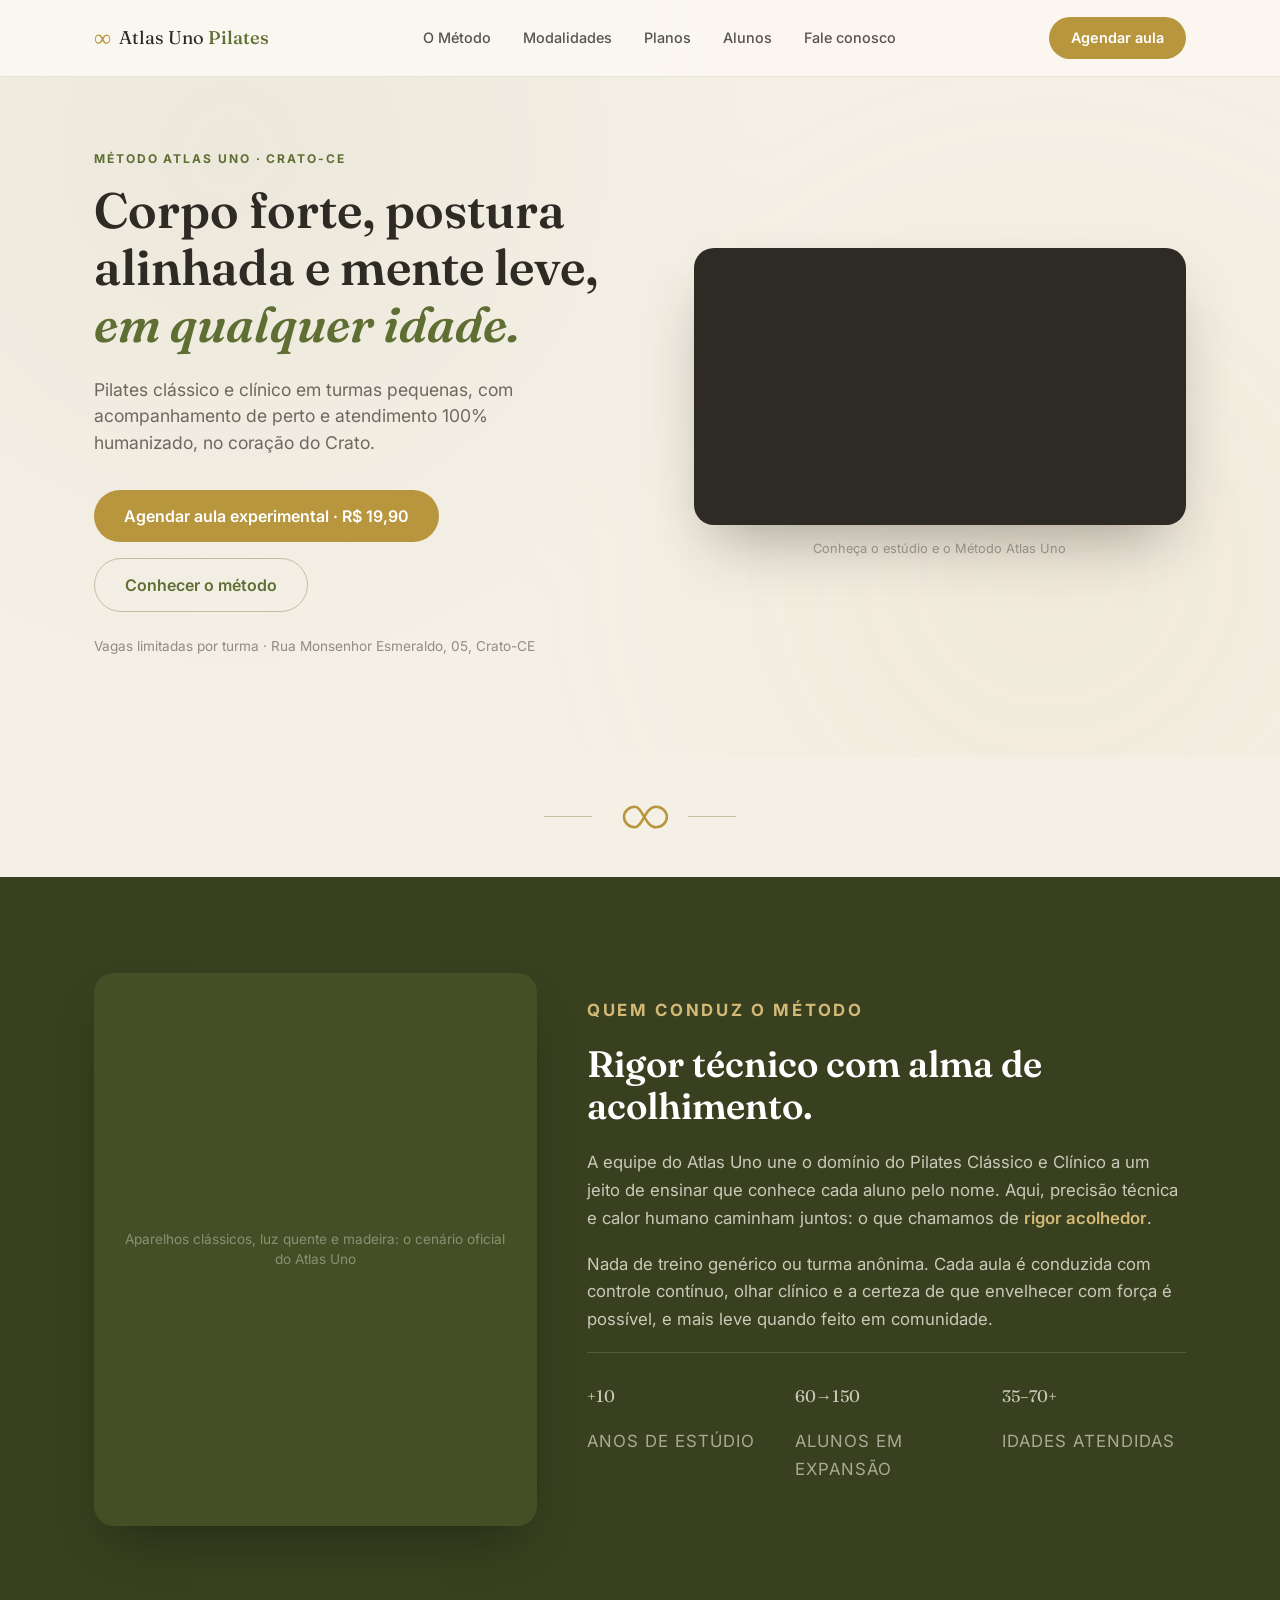
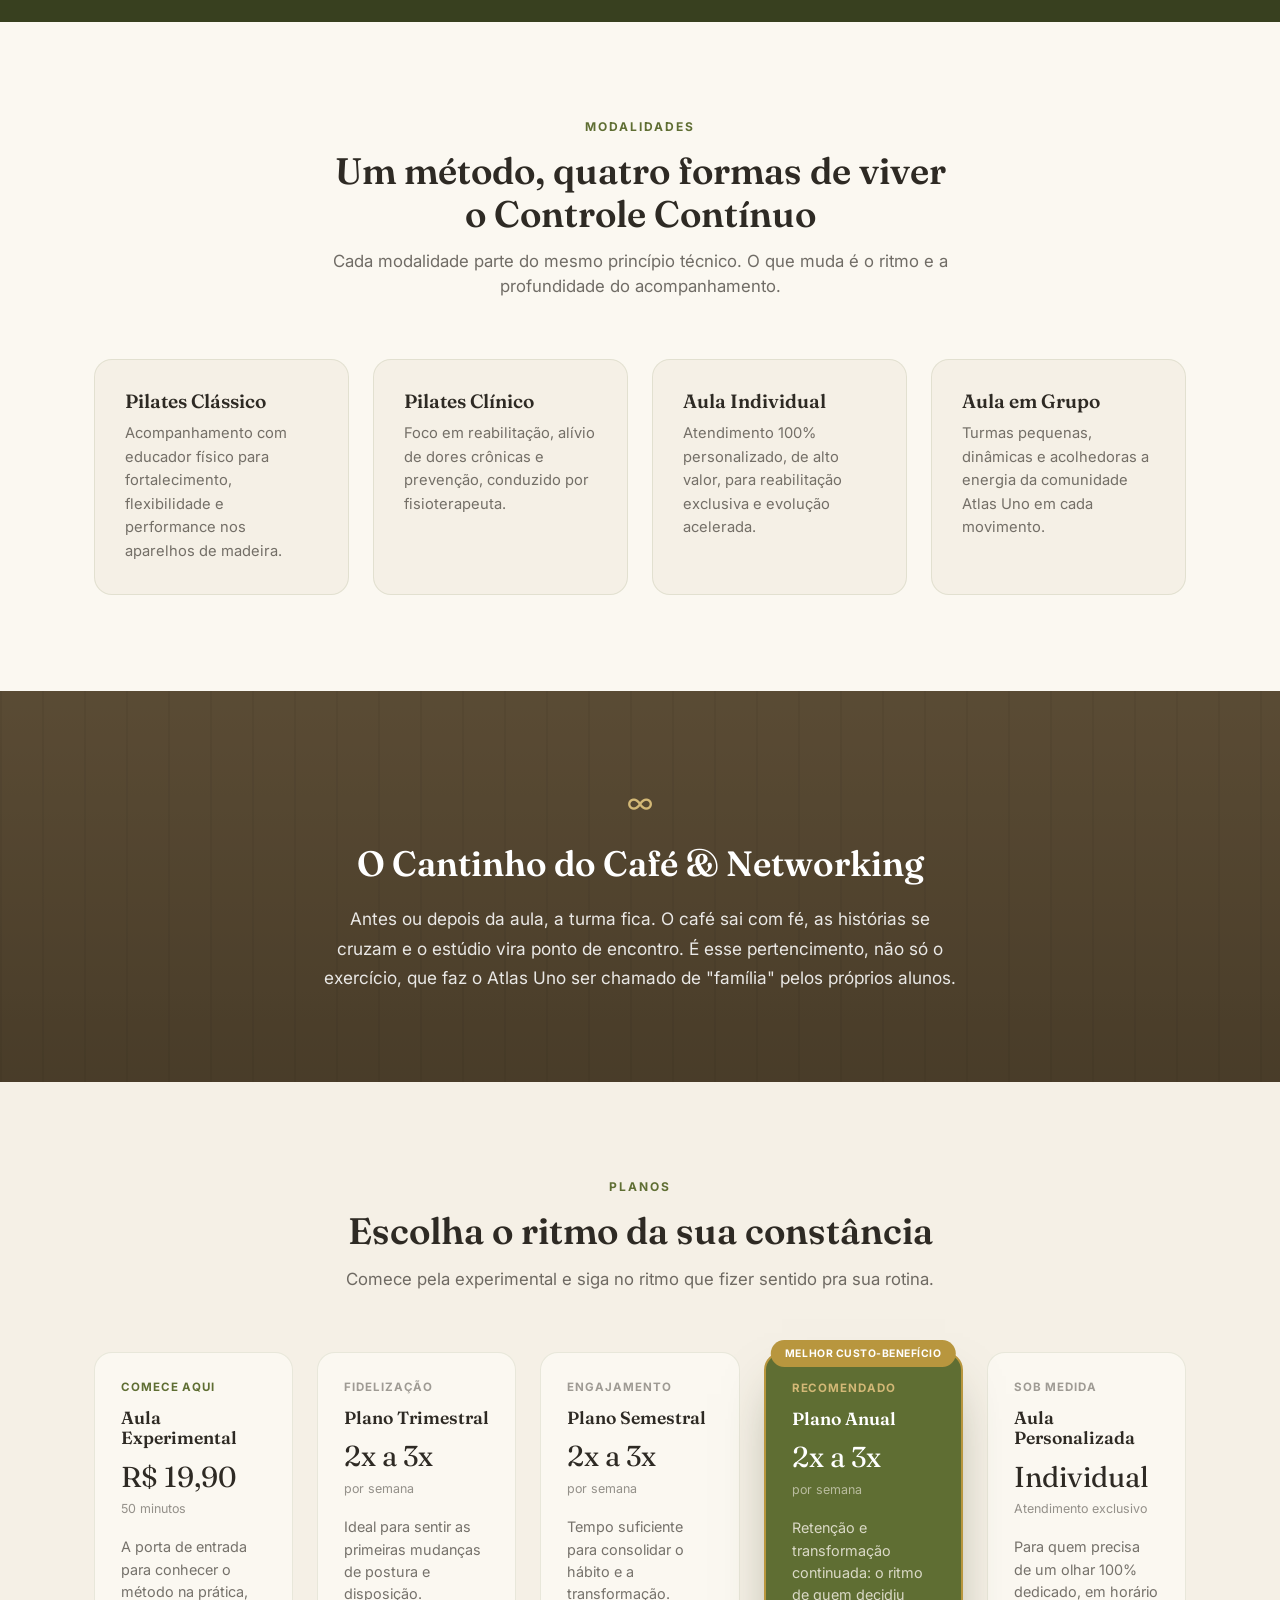
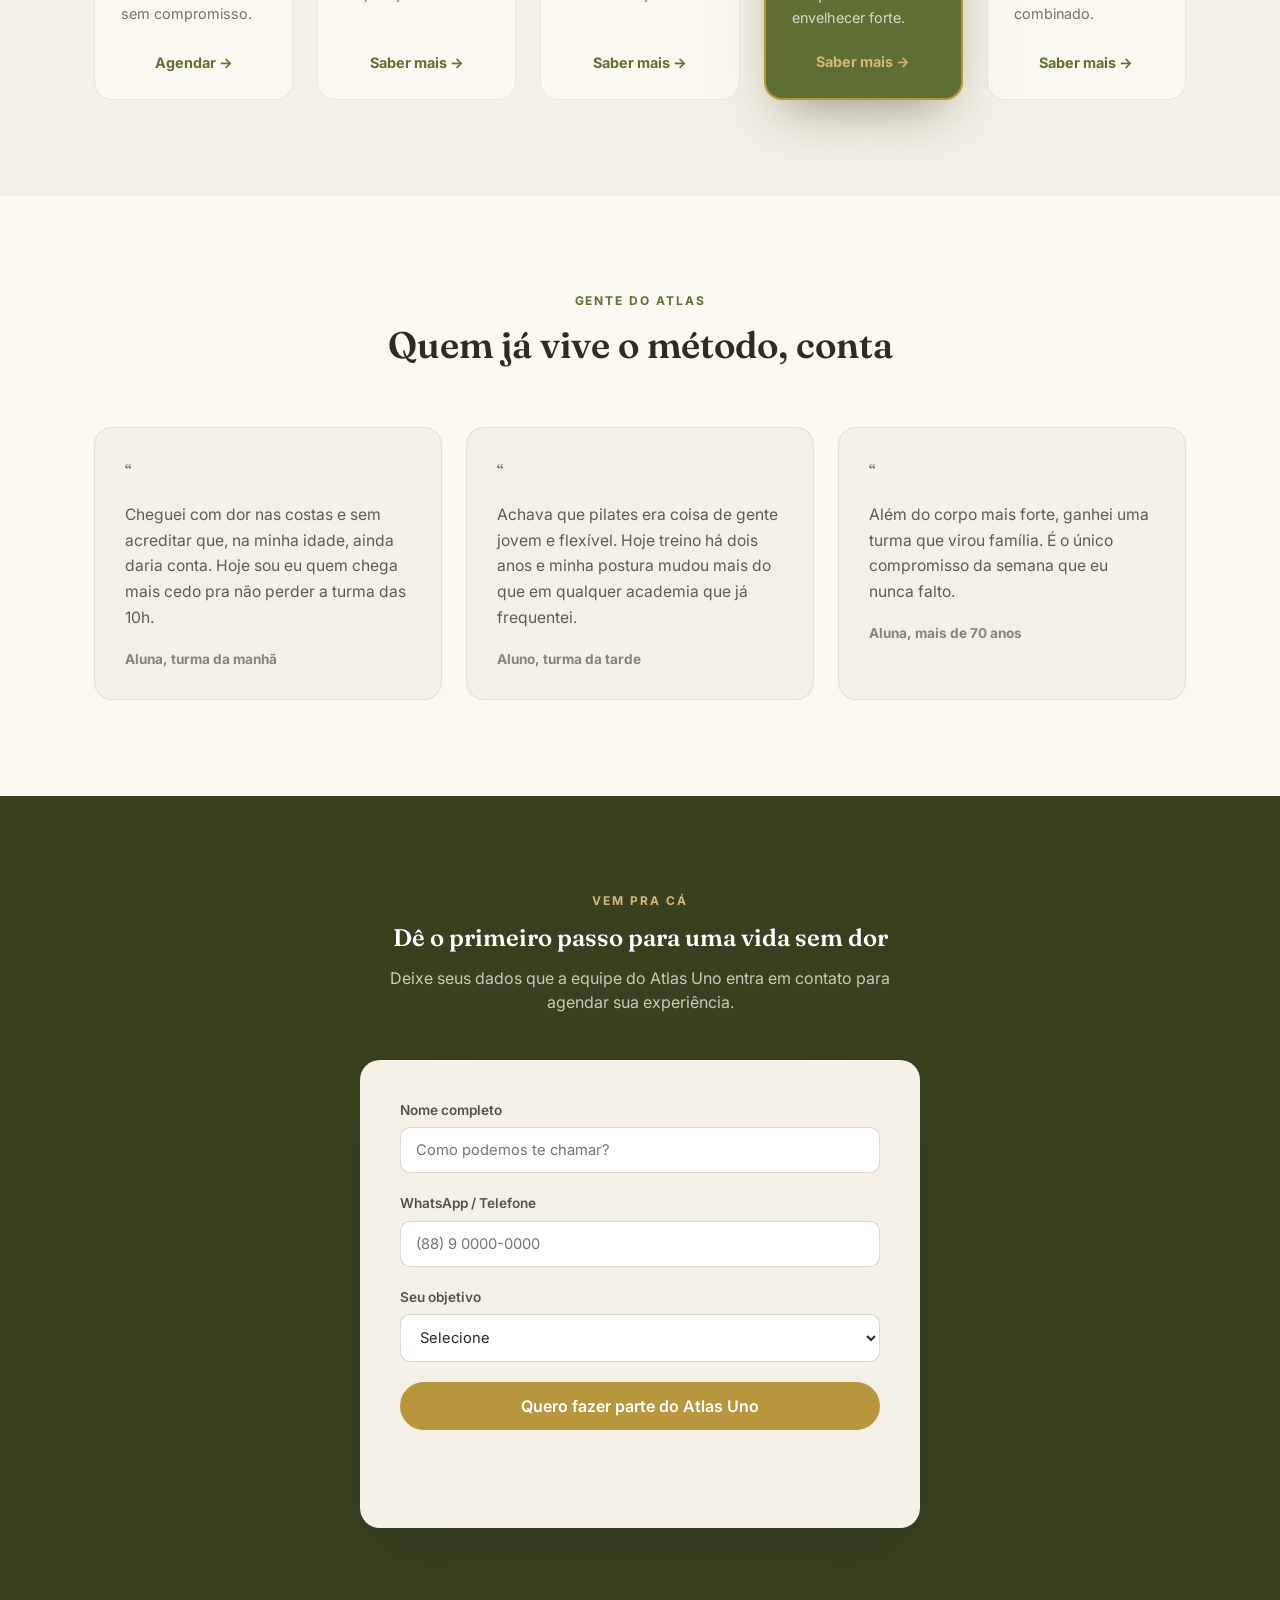
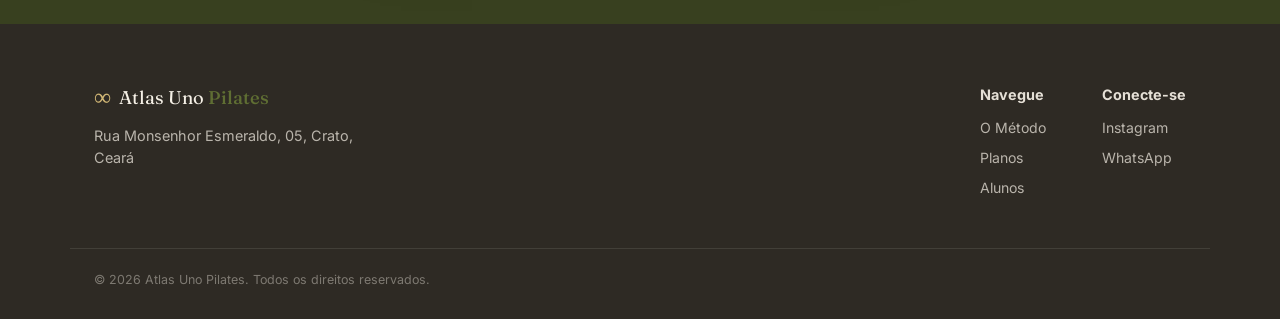
==== index.html @ 8fe92029 "feat: reestrutura o repositório e adiciona README e gitignore" ====
<!DOCTYPE html>
<html lang="pt-BR">
<head>
<meta charset="UTF-8">
<meta name="viewport" content="width=device-width, initial-scale=1.0">
<title>Atlas Uno Pilates</title>
<meta name="description" content="Método Atlas Uno de Pilates Clássico e Clínico em Crato-CE. Agende sua aula experimental por R$ 19,90.">
<link rel="preconnect" href="https://fonts.googleapis.com">
<link rel="preconnect" href="https://fonts.gstatic.com" crossorigin>
<link href="https://fonts.googleapis.com/css2?family=Fraunces:ital,opsz,wght@0,9..144,300;0,9..144,450;0,9..144,600;0,9..144,700;1,9..144,450&family=Inter:wght@400;500;600;700&display=swap" rel="stylesheet">
<link rel="stylesheet" href="css/styles.css">
</head>
<body>

<header class="site-header" id="siteHeader">
  <div class="container header-inner">
    <a href="#topo" class="logo">
      <span class="logo__symbol">∞</span>
      <span>Atlas Uno <span class="logo__accent">Pilates</span></span>
    </a>

    <nav class="main-nav" id="mainNav">
      <a href="#metodo">O Método</a>
      <a href="#servicos">Modalidades</a>
      <a href="#planos">Planos</a>
      <a href="#depoimentos">Alunos</a>
      <a href="#contato">Fale conosco</a>
    </nav>

    <a class="btn btn--gold btn--small header-cta"
       href="https://api.whatsapp.com/send/?phone=5588981505678&text=Quero%20agendar%20minha%20aula%20experimental"
       target="_blank" rel="noopener">Agendar aula</a>

    <button class="nav-toggle" id="navToggle" aria-label="Abrir menu" aria-expanded="false" aria-controls="mainNav">
      <span></span><span></span><span></span>
    </button>
  </div>
</header>

<section id="topo" class="hero">
  <div class="container hero__grid">
    <div class="fade-up">
      <p class="eyebrow">Método Atlas Uno · Crato-CE</p>
      <h1 class="hero__title">Corpo forte, postura alinhada e mente leve, <em>em qualquer idade.</em></h1>
      <p class="lead hero__lead">Pilates clássico e clínico em turmas pequenas, com acompanhamento de perto e atendimento 100% humanizado, no coração do Crato.</p>
      <div class="hero__actions">
        <a class="btn btn--gold" target="_blank" rel="noopener"
           href="https://api.whatsapp.com/send/?phone=5588981505678&text=Quero%20agendar%20minha%20aula%20experimental%20por%20R%2419%2C90">
          Agendar aula experimental · R$ 19,90
        </a>
        <a class="btn btn--outline" href="#metodo">Conhecer o método</a>
      </div>
      <p class="hero__note">Vagas limitadas por turma · Rua Monsenhor Esmeraldo, 05, Crato-CE</p>
    </div>

    <div class="fade-up fade-up--delay">
      <div class="video-wrap">
        <iframe src="https://www.youtube.com/embed/dQw4w9WgXcQ" title="Conheça o Método Atlas Uno" loading="lazy" allowfullscreen></iframe>
      </div>
      <p class="video-wrap__caption">Conheça o estúdio e o Método Atlas Uno</p>
    </div>
  </div>
</section>

<div class="divider">
  <div class="divider__line">
    <svg class="divider__symbol" width="64" height="32" viewBox="0 0 100 50" fill="none" aria-hidden="true">
      <path d="M25 25c0-9 8-16 17-16 12 0 16 32 33 32 9 0 17-7 17-16s-8-16-17-16c-17 0-21 32-33 32-9 0-17-7-17-16z"
            stroke="#B8963E" stroke-width="4" stroke-linecap="round"/>
    </svg>
  </div>
</div>

<section id="metodo" class="section section--dark">
  <div class="container about">
    <div class="about__photo" role="img" aria-label="Ambiente do estúdio Atlas Uno com aparelhos clássicos de pilates">
      Aparelhos clássicos, luz quente e madeira: o cenário oficial do Atlas Uno
    </div>
    <div class="about__text">
      <p class="eyebrow eyebrow--light">Quem conduz o método</p>
      <h2>Rigor técnico com alma de acolhimento.</h2>
      <p>A equipe do Atlas Uno une o domínio do Pilates Clássico e Clínico a um jeito de ensinar que conhece cada aluno pelo nome. Aqui, precisão técnica e calor humano caminham juntos: o que chamamos de <em>rigor acolhedor</em>.</p>
      <p>Nada de treino genérico ou turma anônima. Cada aula é conduzida com controle contínuo, olhar clínico e a certeza de que envelhecer com força é possível, e mais leve quando feito em comunidade.</p>
      <div class="stat-row">
        <div class="stat"><p class="stat__num">+10</p><p class="stat__label">anos de estúdio</p></div>
        <div class="stat"><p class="stat__num">60→150</p><p class="stat__label">alunos em expansão</p></div>
        <div class="stat"><p class="stat__num">35–70+</p><p class="stat__label">idades atendidas</p></div>
      </div>
    </div>
  </div>
</section>

<section id="servicos" class="section">
  <div class="container">
    <div class="section-head">
      <p class="eyebrow eyebrow--center">Modalidades</p>
      <h2>Um método, quatro formas de viver o Controle Contínuo</h2>
      <p class="lead">Cada modalidade parte do mesmo princípio técnico. O que muda é o ritmo e a profundidade do acompanhamento.</p>
    </div>

    <div class="grid grid--4">
      <article class="card">
        <h3>Pilates Clássico</h3>
        <p>Acompanhamento com educador físico para fortalecimento, flexibilidade e performance nos aparelhos de madeira.</p>
      </article>
      <article class="card">
        <h3>Pilates Clínico</h3>
        <p>Foco em reabilitação, alívio de dores crônicas e prevenção, conduzido por fisioterapeuta.</p>
      </article>
      <article class="card">
        <h3>Aula Individual</h3>
        <p>Atendimento 100% personalizado, de alto valor, para reabilitação exclusiva e evolução acelerada.</p>
      </article>
      <article class="card">
        <h3>Aula em Grupo</h3>
        <p>Turmas pequenas, dinâmicas e acolhedoras a energia da comunidade Atlas Uno em cada movimento.</p>
      </article>
    </div>
  </div>
</section>

<section class="wood">
  <div class="wood__overlay"></div>
  <div class="container wood__inner">
    <span class="wood__symbol" aria-hidden="true">∞</span>
    <h2>O Cantinho do Café &amp; Networking</h2>
    <p>Antes ou depois da aula, a turma fica. O café sai com fé, as histórias se cruzam e o estúdio vira ponto de encontro. É esse pertencimento, não só o exercício, que faz o Atlas Uno ser chamado de "família" pelos próprios alunos.</p>
  </div>
</section>

<section id="planos" class="section section--alt">
  <div class="container">
    <div class="section-head">
      <p class="eyebrow eyebrow--center">Planos</p>
      <h2>Escolha o ritmo da sua constância</h2>
      <p class="lead">Comece pela experimental e siga no ritmo que fizer sentido pra sua rotina.</p>
    </div>

    <div class="grid grid--5">
      <article class="plan">
        <p class="plan__tag">Comece aqui</p>
        <h3>Aula Experimental</h3>
        <p class="plan__price">R$ 19,90</p>
        <p class="plan__sub">50 minutos</p>
        <p class="plan__desc">A porta de entrada para conhecer o método na prática, sem compromisso.</p>
        <a class="plan__link" target="_blank" rel="noopener" href="https://api.whatsapp.com/send/?phone=5588981505678&text=Quero%20agendar%20minha%20aula%20experimental">Agendar →</a>
      </article>

      <article class="plan">
        <p class="plan__tag plan__tag--muted">Fidelização</p>
        <h3>Plano Trimestral</h3>
        <p class="plan__price">2x a 3x</p>
        <p class="plan__sub">por semana</p>
        <p class="plan__desc">Ideal para sentir as primeiras mudanças de postura e disposição.</p>
        <a class="plan__link" target="_blank" rel="noopener" href="https://api.whatsapp.com/send/?phone=5588981505678&text=Quero%20saber%20mais%20sobre%20o%20Plano%20Trimestral">Saber mais →</a>
      </article>

      <article class="plan">
        <p class="plan__tag plan__tag--muted">Engajamento</p>
        <h3>Plano Semestral</h3>
        <p class="plan__price">2x a 3x</p>
        <p class="plan__sub">por semana</p>
        <p class="plan__desc">Tempo suficiente para consolidar o hábito e a transformação.</p>
        <a class="plan__link" target="_blank" rel="noopener" href="https://api.whatsapp.com/send/?phone=5588981505678&text=Quero%20saber%20mais%20sobre%20o%20Plano%20Semestral">Saber mais →</a>
      </article>

      <article class="plan plan--featured">
        <span class="plan__badge">Melhor custo-benefício</span>
        <p class="plan__tag plan__tag--gold">Recomendado</p>
        <h3>Plano Anual</h3>
        <p class="plan__price">2x a 3x</p>
        <p class="plan__sub">por semana</p>
        <p class="plan__desc">Retenção e transformação continuada: o ritmo de quem decidiu envelhecer forte.</p>
        <a class="plan__link" target="_blank" rel="noopener" href="https://api.whatsapp.com/send/?phone=5588981505678&text=Quero%20saber%20mais%20sobre%20o%20Plano%20Anual">Saber mais →</a>
      </article>

      <article class="plan">
        <p class="plan__tag plan__tag--muted">Sob medida</p>
        <h3>Aula Personalizada</h3>
        <p class="plan__price">Individual</p>
        <p class="plan__sub">Atendimento exclusivo</p>
        <p class="plan__desc">Para quem precisa de um olhar 100% dedicado, em horário combinado.</p>
        <a class="plan__link" target="_blank" rel="noopener" href="https://api.whatsapp.com/send/?phone=5588981505678&text=Quero%20saber%20mais%20sobre%20a%20Aula%20Personalizada">Saber mais →</a>
      </article>
    </div>
  </div>
</section>

<section id="depoimentos" class="section">
  <div class="container">
    <div class="section-head">
      <p class="eyebrow eyebrow--center">Gente do Atlas</p>
      <h2>Quem já vive o método, conta</h2>
    </div>

    <div class="grid grid--3">
      <blockquote class="card testimonial">
        <p class="testimonial__mark" aria-hidden="true">&ldquo;</p>
        <p>Cheguei com dor nas costas e sem acreditar que, na minha idade, ainda daria conta. Hoje sou eu quem chega mais cedo pra não perder a turma das 10h.</p>
        <footer>Aluna, turma da manhã</footer>
      </blockquote>
      <blockquote class="card testimonial">
        <p class="testimonial__mark" aria-hidden="true">&ldquo;</p>
        <p>Achava que pilates era coisa de gente jovem e flexível. Hoje treino há dois anos e minha postura mudou mais do que em qualquer academia que já frequentei.</p>
        <footer>Aluno, turma da tarde</footer>
      </blockquote>
      <blockquote class="card testimonial">
        <p class="testimonial__mark" aria-hidden="true">&ldquo;</p>
        <p>Além do corpo mais forte, ganhei uma turma que virou família. É o único compromisso da semana que eu nunca falto.</p>
        <footer>Aluna, mais de 70 anos</footer>
      </blockquote>
    </div>
  </div>
</section>

<section id="contato" class="section section--dark">
  <div class="container">
    <div class="form-head">
      <p class="eyebrow eyebrow--light eyebrow--center">Vem pra cá</p>
      <h2>Dê o primeiro passo para uma vida sem dor</h2>
      <p>Deixe seus dados que a equipe do Atlas Uno entra em contato para agendar sua experiência.</p>
    </div>

    <form class="lead-form" id="leadForm" novalidate>
      <div class="field">
        <label for="nome">Nome completo</label>
        <input id="nome" name="nome" type="text" required placeholder="Como podemos te chamar?">
      </div>
      <div class="field">
        <label for="whatsapp">WhatsApp / Telefone</label>
        <input id="whatsapp" name="whatsapp" type="tel" required placeholder="(88) 9 0000-0000">
      </div>
      <div class="field">
        <label for="objetivo">Seu objetivo</label>
        <select id="objetivo" name="objetivo" required>
          <option value="">Selecione</option>
          <option>Alívio de dores</option>
          <option>Condicionamento físico</option>
          <option>Reabilitação</option>
          <option>Outro</option>
        </select>
      </div>
      <button type="submit" class="btn btn--gold btn--block">Quero fazer parte do Atlas Uno</button>
      <p class="form-note" id="formNote">Ao enviar, você será contatado por WhatsApp para confirmar sua aula experimental.</p>
    </form>
  </div>
</section>

<footer class="site-footer">
  <div class="container footer-top">
    <div class="footer-brand">
      <div class="logo">
        <span class="logo__symbol logo__symbol--light">∞</span>
        <span>Atlas Uno <span class="logo__accent">Pilates</span></span>
      </div>
      <p>Rua Monsenhor Esmeraldo, 05, Crato, Ceará</p>
    </div>
    <div class="footer-cols">
      <div>
        <h4>Navegue</h4>
        <ul>
          <li><a href="#metodo">O Método</a></li>
          <li><a href="#planos">Planos</a></li>
          <li><a href="#depoimentos">Alunos</a></li>
        </ul>
      </div>
      <div>
        <h4>Conecte-se</h4>
        <ul>
          <li><a href="https://www.instagram.com/atlasunopilates/" target="_blank" rel="noopener">Instagram</a></li>
          <li><a href="https://api.whatsapp.com/send/?phone=5588981505678" target="_blank" rel="noopener">WhatsApp</a></li>
        </ul>
      </div>
    </div>
  </div>
  <div class="container footer-bottom">
    © 2026 Atlas Uno Pilates. Todos os direitos reservados.
  </div>
</footer>

<script src="js/script.js"></script>
</body>
</html>
---- css/styles.css ----
/* =========================================================
   ATLAS UNO PILATES — DESIGN TOKENS
   ========================================================= */
:root{
  --oliva: #5F6E33;
  --oliva-dark: #454F26;
  --oliva-deep: #38401F;
  --dourado: #B8963E;
  --dourado-light: #D3B876;
  --off: #F5F0E6;
  --cream: #FBF8F1;
  --grafite: #2E2A24;
  --white: #FFFFFF;

  --font-serif: 'Fraunces', Georgia, serif;
  --font-sans: 'Inter', -apple-system, BlinkMacSystemFont, 'Segoe UI', sans-serif;

  --radius: 18px;
  --radius-lg: 20px;
  --shadow-soft: 0 22px 44px -18px rgba(46,42,36,.25);
  --shadow-strong: 0 30px 60px -20px rgba(46,42,36,.4);

  --header-h: 76px;
}

/* =========================================================
   RESET
   ========================================================= */
*{ box-sizing: border-box; margin: 0; padding: 0; }
html{ scroll-behavior: smooth; }
body{
  font-family: var(--font-sans);
  color: var(--grafite);
  background: var(--cream);
  line-height: 1.5;
  -webkit-font-smoothing: antialiased;
}
img{ max-width: 100%; display: block; }
a{ color: inherit; text-decoration: none; }
ul{ list-style: none; }
button, input, select{ font-family: inherit; font-size: inherit; }

.container{ max-width: 1140px; margin: 0 auto; padding: 0 24px; }

h1, h2, h3{ font-family: var(--font-serif); font-weight: 600; line-height: 1.15; }

.eyebrow{
  font-size: .75rem; font-weight: 700; text-transform: uppercase;
  letter-spacing: .16em; color: var(--oliva); margin-bottom: 14px;
}
.eyebrow--light{ color: var(--dourado-light); }
.eyebrow--center{ text-align: center; }

.lead{ color: rgba(46,42,36,.68); font-size: 1.05rem; }

/* =========================================================
   BUTTONS
   ========================================================= */
.btn{
  display: inline-flex; align-items: center; justify-content: center; gap: 8px;
  font-weight: 600; border-radius: 999px; cursor: pointer; border: none;
  transition: transform .2s ease, box-shadow .2s ease, background-color .2s ease;
  text-align: center;
}
.btn--gold{ background: var(--dourado); color: #fff; padding: 14px 30px; }
.btn--gold:hover{ background: var(--dourado-light); transform: translateY(-2px); box-shadow: 0 14px 28px -10px rgba(184,150,62,.55); }
.btn--small{ padding: 10px 22px; font-size: .9rem; }
.btn--block{ width: 100%; }
.btn--outline{ border: 1px solid rgba(95,110,51,.35); color: var(--oliva); background: transparent; padding: 14px 30px; }
.btn--outline:hover{ background: rgba(95,110,51,.06); }

/* =========================================================
   HEADER / NAV
   ========================================================= */
.site-header{
  position: fixed; top: 0; left: 0; right: 0; z-index: 100;
  background: rgba(251,248,241,.92);
  backdrop-filter: blur(6px);
  border-bottom: 1px solid rgba(95,110,51,.12);
}
.header-inner{
  display: flex; align-items: center; justify-content: space-between;
  padding: 16px 24px; height: var(--header-h);
}
.logo{ display: flex; align-items: center; gap: 8px; font-family: var(--font-serif); font-size: 1.15rem; }
.logo__symbol{ color: var(--dourado); font-size: 1.5rem; line-height: 1; }
.logo__symbol--light{ color: var(--dourado-light); }
.logo__accent{ color: var(--oliva); font-weight: 500; }

.main-nav{ display: flex; gap: 32px; }
.main-nav a{ font-size: .9rem; font-weight: 500; color: rgba(46,42,36,.8); transition: color .2s; }
.main-nav a:hover{ color: var(--oliva); }

.header-cta{ display: none; }

.nav-toggle{
  display: flex; flex-direction: column; justify-content: center; gap: 5px;
  width: 40px; height: 40px; background: none; border: none; cursor: pointer;
}
.nav-toggle span{ display: block; height: 2px; width: 24px; background: var(--grafite); border-radius: 2px; transition: transform .25s ease, opacity .25s ease; }
.nav-toggle.is-open span:nth-child(1){ transform: translateY(7px) rotate(45deg); }
.nav-toggle.is-open span:nth-child(2){ opacity: 0; }
.nav-toggle.is-open span:nth-child(3){ transform: translateY(-7px) rotate(-45deg); }

@media (max-width: 899px){
  .main-nav{
    position: absolute; top: var(--header-h); left: 0; right: 0;
    background: var(--cream); flex-direction: column; gap: 0;
    border-bottom: 1px solid rgba(95,110,51,.12);
    max-height: 0; overflow: hidden; transition: max-height .3s ease;
  }
  .main-nav.is-open{ max-height: 360px; }
  .main-nav a{ padding: 16px 24px; border-top: 1px solid rgba(95,110,51,.08); }
}
@media (min-width: 900px){
  .nav-toggle{ display: none; }
}
@media (min-width: 640px){
  .header-cta{ display: inline-flex; }
}

/* =========================================================
   HERO
   ========================================================= */
.hero{ position: relative; background: var(--off); padding: 150px 0 100px; overflow: hidden; }
.hero::before{
  content: ''; position: absolute; inset: 0; pointer-events: none; opacity: .06;
  background:
    radial-gradient(circle at 18% 20%, var(--oliva) 0, transparent 45%),
    radial-gradient(circle at 82% 75%, var(--dourado) 0, transparent 45%);
}
.hero__grid{ position: relative; display: grid; gap: 56px; align-items: center; }
@media (min-width: 900px){ .hero__grid{ grid-template-columns: 1.05fr .95fr; } }

.hero__title{ font-size: clamp(2.1rem, 4.4vw, 3.1rem); margin-bottom: 24px; }
.hero__title em{ font-style: italic; color: var(--oliva); }
.hero__lead{ max-width: 460px; margin-bottom: 34px; font-size: 1.1rem; }
.hero__actions{ display: flex; flex-wrap: wrap; gap: 16px; margin-bottom: 24px; }
.hero__note{ font-size: .85rem; color: rgba(46,42,36,.5); }

.video-wrap{ border-radius: var(--radius-lg); overflow: hidden; box-shadow: var(--shadow-strong); background: var(--grafite); aspect-ratio: 16/9; }
.video-wrap iframe{ width: 100%; height: 100%; border: 0; }
.video-wrap__caption{ font-size: .8rem; color: rgba(46,42,36,.4); text-align: center; margin-top: 14px; }

/* =========================================================
   DIVIDER
   ========================================================= */
.divider{ padding: 44px 0; background: var(--off); display: flex; align-items: center; justify-content: center; }
.divider__line{ display: flex; align-items: center; gap: 16px; color: var(--oliva); }
.divider__line::before, .divider__line::after{ content: ''; width: 48px; height: 1px; background: currentColor; opacity: .35; }
.divider__symbol path{ stroke-dasharray: 340; stroke-dashoffset: 340; animation: draw 2s ease forwards .3s; }

/* =========================================================
   SECTIONS — SHARED
   ========================================================= */
.section{ padding: 96px 0; }
.section--alt{ background: var(--off); }
.section--dark{ background: var(--oliva-deep); color: var(--off); }
.section--dark h2{ color: #fff; }
.section--dark p:not(.eyebrow):not(.stat__label){ color: rgba(245,240,230,.78); }

.section-head{ max-width: 620px; margin: 0 auto 60px; text-align: center; }
.section-head h2{ font-size: clamp(1.7rem, 3vw, 2.3rem); margin-bottom: 14px; }

/* =========================================================
   ABOUT / MÉTODO
   ========================================================= */
.about{ display: grid; gap: 50px; align-items: center; }
@media (min-width: 860px){ .about{ grid-template-columns: .85fr 1.15fr; } }

.about__photo{
  border-radius: var(--radius-lg); aspect-ratio: 4/5; background: var(--oliva-dark);
  display: flex; align-items: center; justify-content: center; text-align: center;
  color: rgba(245,240,230,.4); font-size: .85rem; padding: 30px;
  box-shadow: 0 24px 50px -20px rgba(0,0,0,.4);
}
.about__text h2{ font-size: clamp(1.7rem, 3vw, 2.3rem); margin-bottom: 22px; }
.about__text p{ margin-bottom: 18px; font-size: 1.05rem; line-height: 1.65; }
.about__text em{ font-style: normal; color: var(--dourado-light); font-weight: 600; }

.stat-row{ display: grid; grid-template-columns: repeat(3, 1fr); gap: 24px; border-top: 1px solid rgba(245,240,230,.15); padding-top: 30px; margin-top: 8px; }
.stat__num{ font-family: var(--font-serif); font-size: 1.7rem; color: var(--dourado-light); }
.stat__label{ font-size: .72rem; color: rgba(245,240,230,.6); text-transform: uppercase; letter-spacing: .06em; margin-top: 4px; }

/* =========================================================
   GRID / CARDS
   ========================================================= */
.grid{ display: grid; gap: 24px; }
.grid--4{ grid-template-columns: 1fr; }
@media (min-width: 640px){ .grid--4{ grid-template-columns: 1fr 1fr; } }
@media (min-width: 980px){ .grid--4{ grid-template-columns: repeat(4, 1fr); } }

.grid--3{ grid-template-columns: 1fr; }
@media (min-width: 860px){ .grid--3{ grid-template-columns: repeat(3, 1fr); } }

.card{
  background: var(--off); border: 1px solid rgba(95,110,51,.12); border-radius: var(--radius);
  padding: 30px; transition: transform .3s ease, box-shadow .3s ease;
}
.card:hover{ transform: translateY(-6px); box-shadow: var(--shadow-soft); }
.card__icon{
  width: 44px; height: 44px; border-radius: 50%; background: rgba(95,110,51,.1); color: var(--oliva);
  display: flex; align-items: center; justify-content: center; font-family: var(--font-serif); font-size: 1.05rem; margin-bottom: 18px;
}
.card h3{ font-size: 1.2rem; margin-bottom: 10px; }
.card p{ font-size: .92rem; color: rgba(46,42,36,.65); line-height: 1.6; }

/* Testimonials */
.testimonial__mark{ font-family: var(--font-serif); font-size: 2rem; color: var(--dourado); line-height: 1; margin-bottom: 14px; }
.testimonial p{ color: rgba(46,42,36,.75); font-size: .98rem; line-height: 1.65; margin-bottom: 18px; }
.testimonial footer{ font-size: .85rem; font-weight: 700; color: rgba(46,42,36,.55); }

/* =========================================================
   WOOD / CAFÉ SECTION
   ========================================================= */
.wood{
  position: relative; padding: 90px 0; text-align: center; color: var(--off);
  background-color: #6b5636;
  background-image:
    repeating-linear-gradient(90deg, rgba(0,0,0,.06) 0, rgba(0,0,0,.06) 2px, transparent 2px, transparent 42px),
    linear-gradient(180deg, #7a6440 0%, #5c4a2c 100%);
}
.wood__overlay{ position: absolute; inset: 0; background: rgba(46,42,36,.42); }
.wood__inner{ position: relative; max-width: 680px; margin: 0 auto; }
.wood__symbol{ font-size: 1.8rem; color: var(--dourado-light); display: block; margin-bottom: 20px; }
.wood__inner h2{ font-size: clamp(1.7rem, 3vw, 2.2rem); margin-bottom: 20px; color: #fff; }
.wood__inner p{ font-size: 1.08rem; color: rgba(255,255,255,.88); line-height: 1.7; }

/* =========================================================
   PLANOS
   ========================================================= */
.grid--5{ grid-template-columns: 1fr; }
@media (min-width: 640px){ .grid--5{ grid-template-columns: 1fr 1fr; } }
@media (min-width: 1080px){ .grid--5{ grid-template-columns: repeat(5, 1fr); } }

.plan{
  background: var(--cream); border: 1px solid rgba(95,110,51,.12); border-radius: var(--radius);
  padding: 26px; display: flex; flex-direction: column; transition: transform .3s ease, box-shadow .3s ease;
}
.plan:hover{ transform: translateY(-6px); box-shadow: var(--shadow-soft); }
.plan__tag{ font-size: .72rem; font-weight: 700; text-transform: uppercase; letter-spacing: .08em; color: var(--oliva); margin-bottom: 12px; }
.plan__tag--muted{ color: rgba(46,42,36,.45); }
.plan__tag--gold{ color: var(--dourado-light); }
.plan h3{ font-size: 1.1rem; margin-bottom: 6px; }
.plan__price{ font-family: var(--font-serif); font-size: 1.8rem; margin-bottom: 2px; }
.plan__sub{ font-size: .78rem; color: rgba(46,42,36,.5); margin-bottom: 18px; }
.plan__desc{ font-size: .9rem; color: rgba(46,42,36,.65); margin-bottom: 22px; flex: 1; line-height: 1.55; }
.plan__link{ text-align: center; font-size: .9rem; font-weight: 700; color: var(--oliva); }

.plan--featured{
  background: var(--oliva); color: var(--off); border: 2px solid var(--dourado); position: relative;
  box-shadow: 0 24px 50px -18px rgba(56,64,31,.5);
}
.plan--featured h3, .plan--featured .plan__price{ color: #fff; }
.plan--featured .plan__desc{ color: rgba(245,240,230,.82); }
.plan--featured .plan__sub{ color: rgba(245,240,230,.6); }
.plan--featured .plan__link{ color: var(--dourado-light); }
.plan__badge{
  position: absolute; top: -14px; left: 50%; transform: translateX(-50%);
  background: var(--dourado); color: #fff; font-size: .65rem; font-weight: 700; text-transform: uppercase;
  letter-spacing: .05em; padding: 6px 14px; border-radius: 999px; white-space: nowrap;
}

/* =========================================================
   FORM
   ========================================================= */
.form-head{ text-align: center; max-width: 560px; margin: 0 auto 46px; }
.form-head h2{ margin: 14px 0; }

.lead-form{
  background: var(--off); color: var(--grafite); border-radius: var(--radius-lg); padding: 40px;
  max-width: 560px; margin: 0 auto; box-shadow: var(--shadow-strong);
  display: flex; flex-direction: column; gap: 20px;
}
.field label{ display: block; font-size: .85rem; font-weight: 600; margin-bottom: 7px; color: rgba(46,42,36,.8); }
.field input, .field select{
  width: 100%; border: 1px solid rgba(95,110,51,.25); border-radius: 10px; padding: 13px 15px;
  font-size: .92rem; background: #fff; color: var(--grafite);
}
.field input:focus, .field select:focus{ outline: 2px solid var(--dourado); outline-offset: 1px; }
.form-note{ text-align: center; font-size: .78rem; color: rgba(46,42,36,.45); }
.form-note.is-success{ color: var(--oliva); font-weight: 600; }

/* =========================================================
   FOOTER
   ========================================================= */
.site-footer{ background: var(--grafite); color: rgba(245,240,230,.7); padding: 60px 0 30px; }
.footer-top{ display: flex; flex-direction: column; gap: 40px; }
@media (min-width: 760px){ .footer-top{ flex-direction: row; justify-content: space-between; } }
.footer-brand .logo{ margin-bottom: 14px; color: var(--off); }
.footer-brand p{ font-size: .9rem; max-width: 280px; }
.footer-cols{ display: flex; gap: 56px; flex-wrap: wrap; }
.footer-cols h4{ font-size: .9rem; font-weight: 700; color: rgba(245,240,230,.92); margin-bottom: 12px; }
.footer-cols li{ margin-bottom: 9px; font-size: .88rem; }
.footer-cols a:hover{ color: var(--dourado-light); }
.footer-bottom{ margin-top: 40px; padding-top: 22px; border-top: 1px solid rgba(245,240,230,.1); font-size: .78rem; color: rgba(245,240,230,.4); }

/* =========================================================
   MOTION
   ========================================================= */
.fade-up{ animation: fadeUp .9s ease both; }
.fade-up--delay{ animation-delay: .15s; }
@keyframes fadeUp{ from{ opacity: 0; transform: translateY(18px); } to{ opacity: 1; transform: none; } }
@keyframes draw{ to{ stroke-dashoffset: 0; } }

@media (prefers-reduced-motion: reduce){
  *{ animation: none !important; transition: none !important; }
}
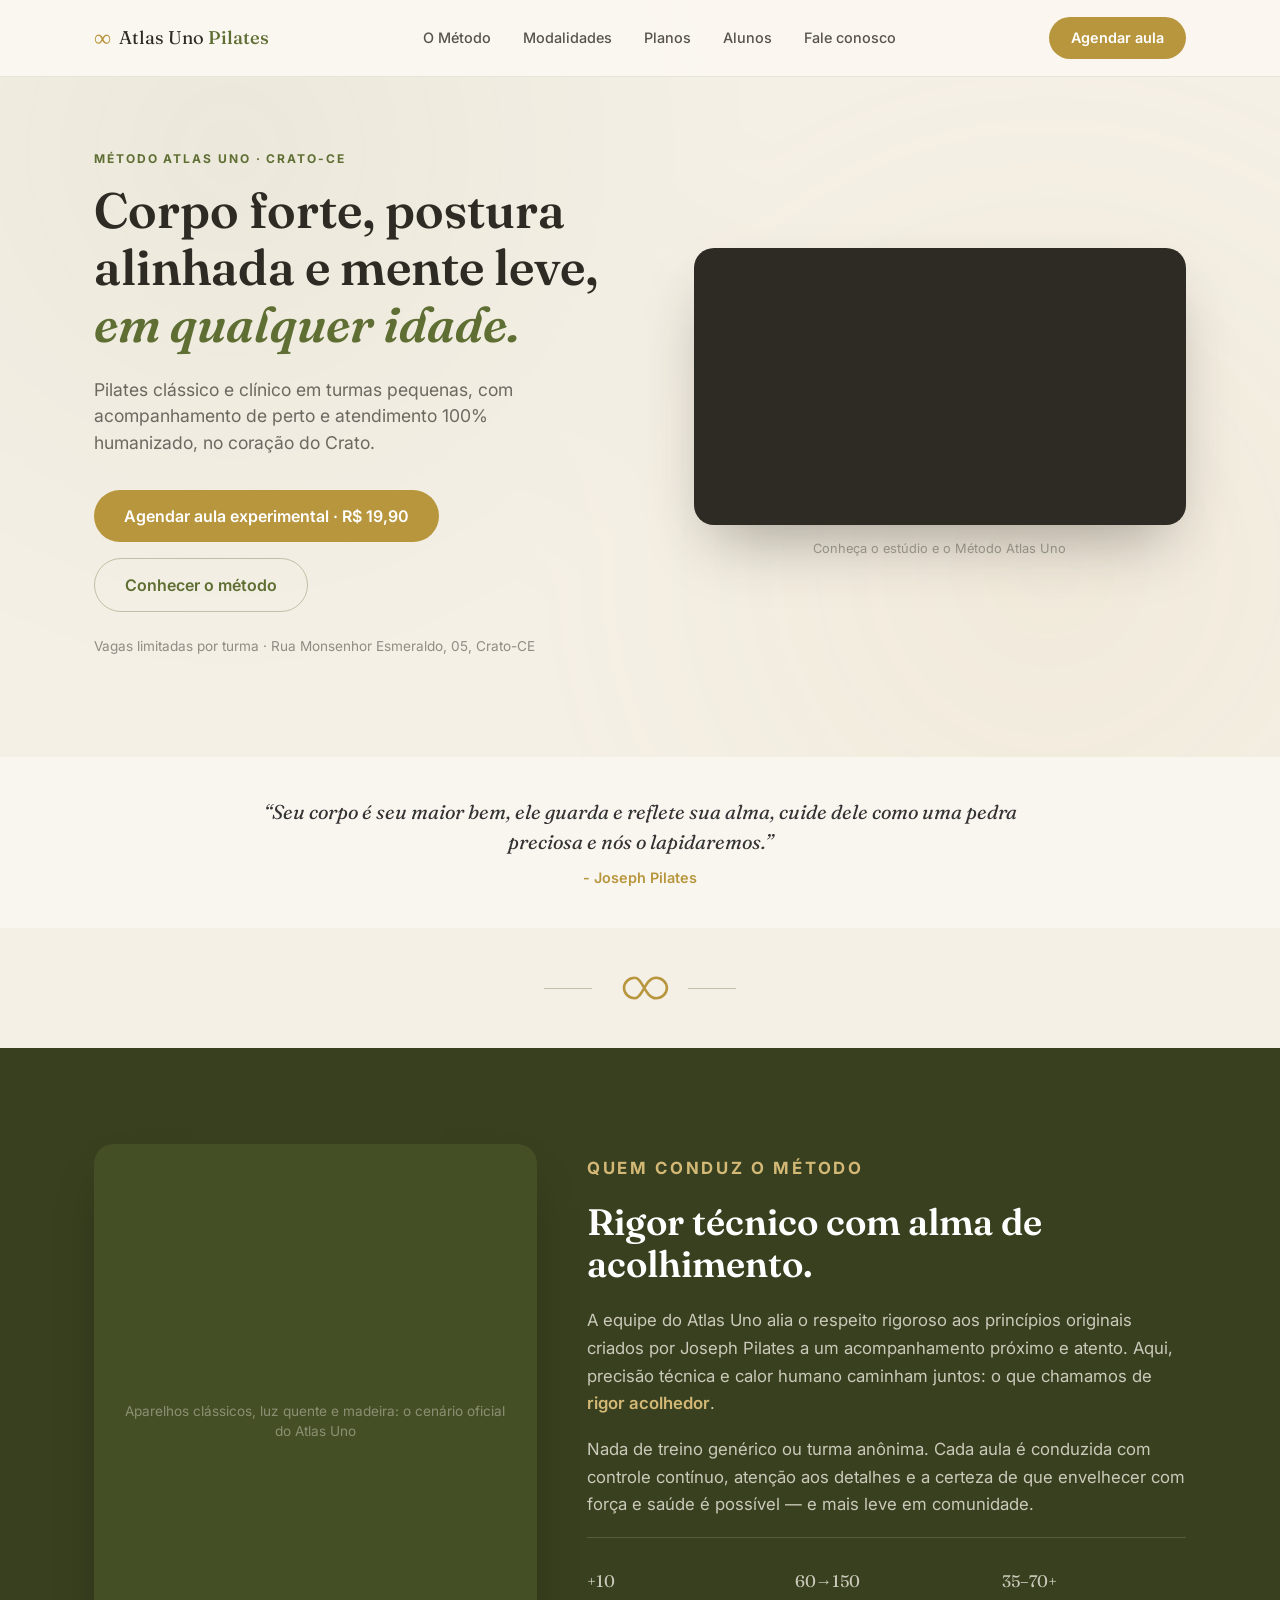
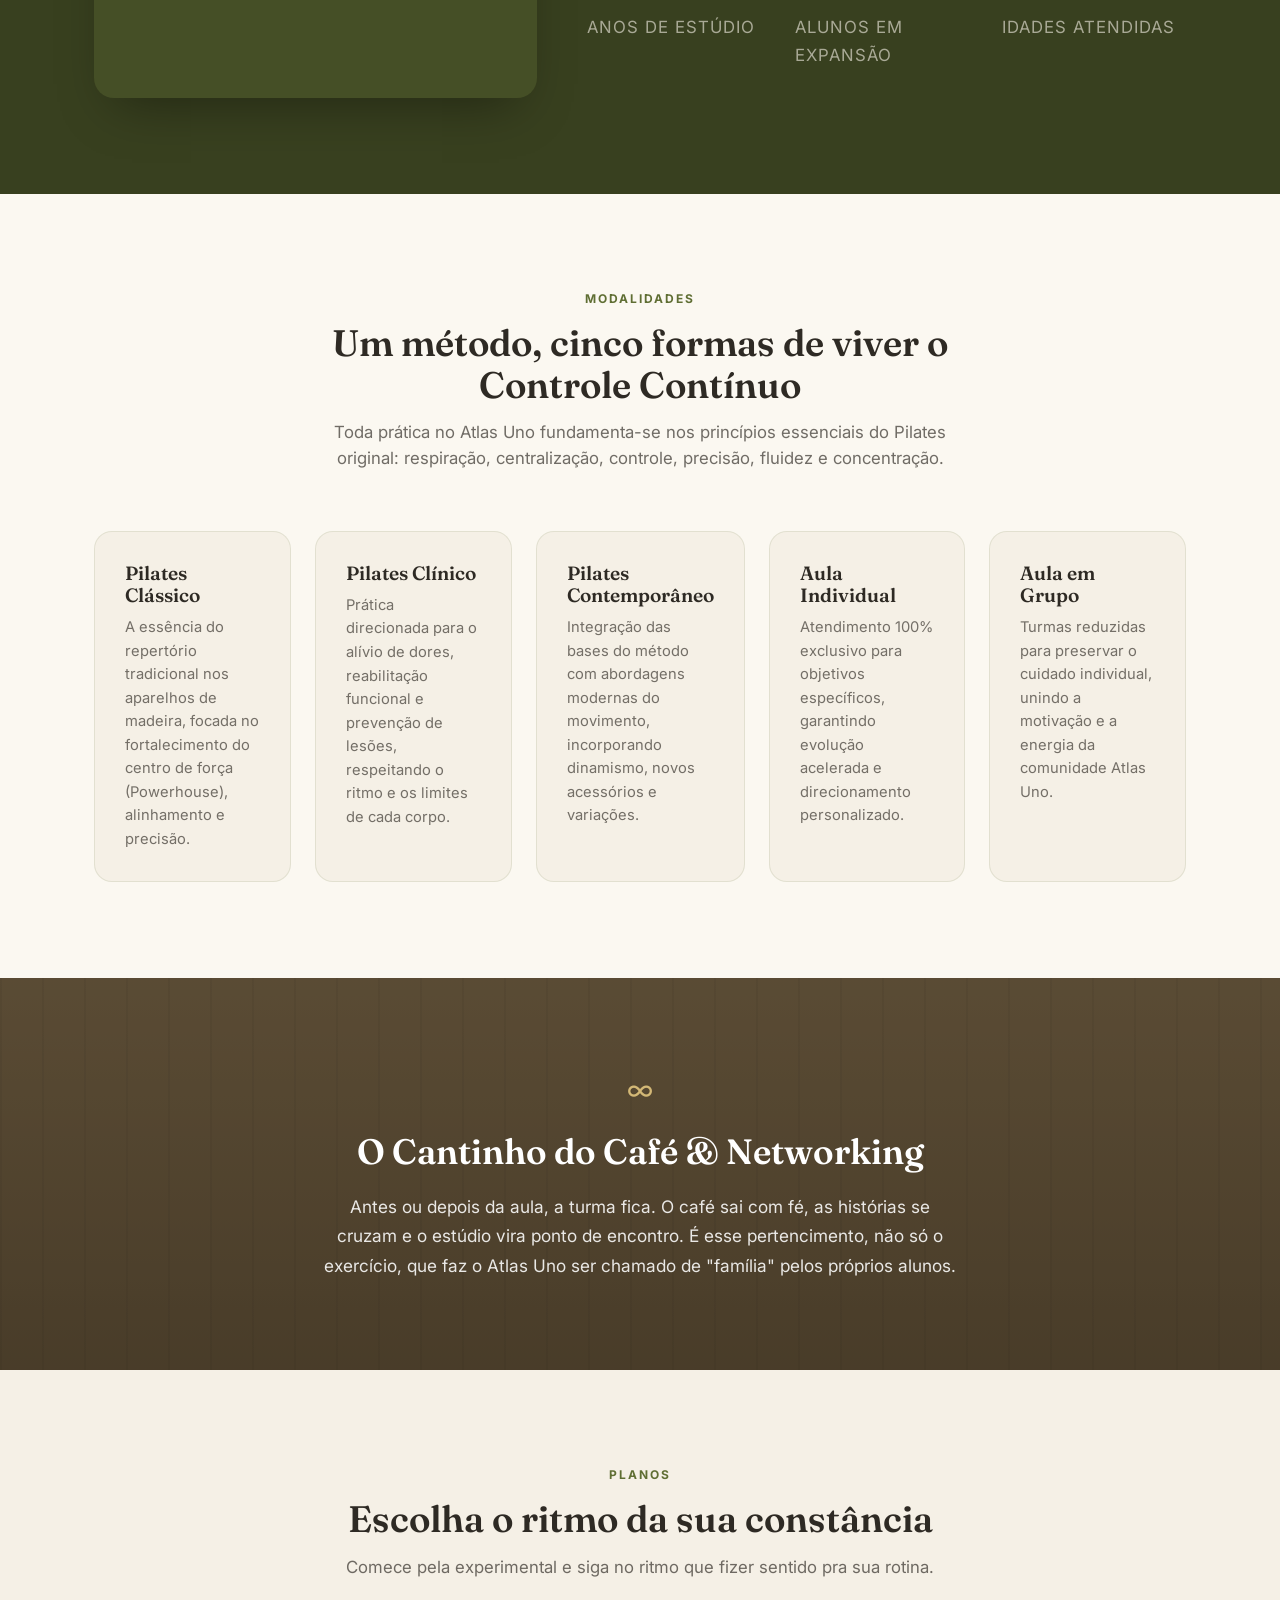
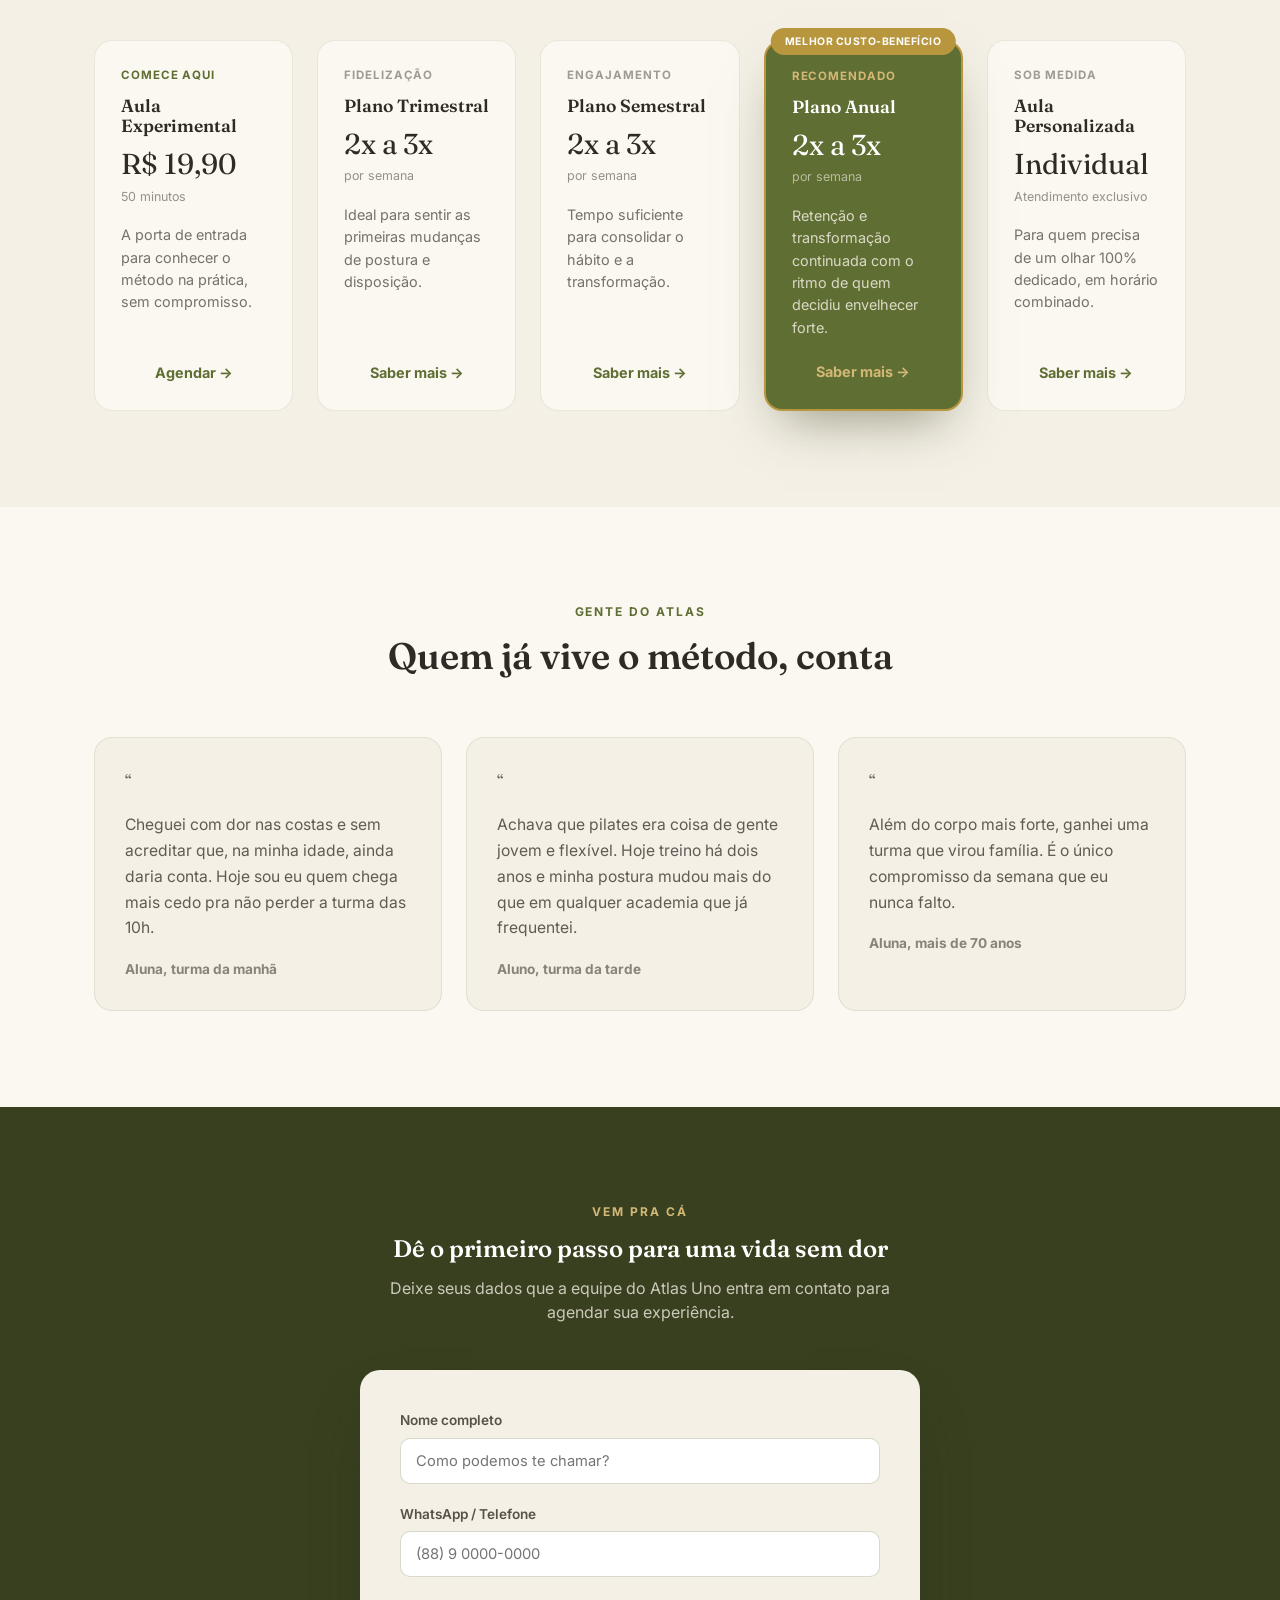
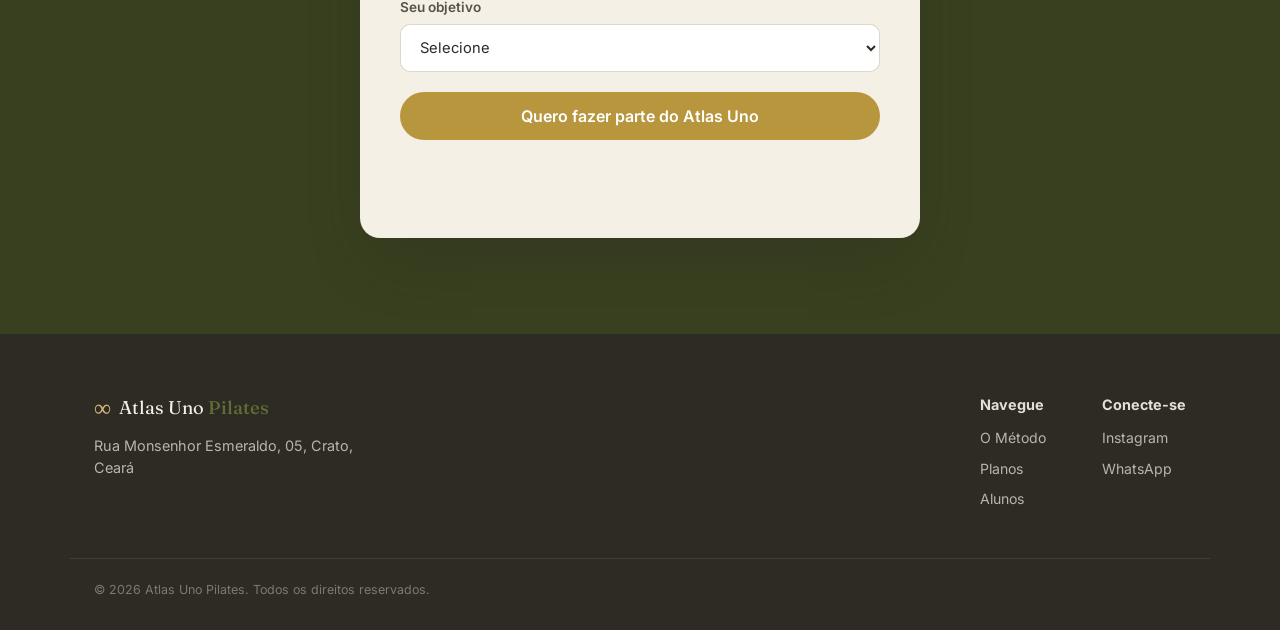
==== commit 83468e5a: "feat: ajusta textos e layout das modalidades" ====
--- a/index.html
+++ b/index.html
@@ -55,10 +55,27 @@
 
     <div class="fade-up fade-up--delay">
       <div class="video-wrap">
-        <iframe src="https://www.youtube.com/embed/dQw4w9WgXcQ" title="Conheça o Método Atlas Uno" loading="lazy" allowfullscreen></iframe>
+        <iframe 
+          src="https://www.youtube.com/embed/fshoHzrjxfs" 
+          title="Conheça o Método Atlas Uno" 
+          loading="lazy" 
+          allow="accelerometer; autoplay; clipboard-write; encrypted-media; gyroscope; picture-in-picture" 
+          allowfullscreen>
+        </iframe>
       </div>
       <p class="video-wrap__caption">Conheça o estúdio e o Método Atlas Uno</p>
     </div>
+  </div>
+</section>
+
+<section class="section section--quote" style="background-color: var(--color-bg-alt, #f9f6f0); padding: 40px 0; text-align: center;">
+  <div class="container">
+    <blockquote style="max-width: 800px; margin: 0 auto; font-family: 'Fraunces', serif; font-style: italic; font-size: 1.25rem; color: #333;">
+      “Seu corpo é seu maior bem, ele guarda e reflete sua alma, cuide dele como uma pedra preciosa e nós o lapidaremos.”
+      <footer style="font-family: 'Inter', sans-serif; font-style: normal; font-size: 0.9rem; font-weight: 600; margin-top: 10px; color: #b8963e;">
+        - Joseph Pilates
+      </footer>
+    </blockquote>
   </div>
 </section>
 
@@ -79,8 +96,8 @@
     <div class="about__text">
       <p class="eyebrow eyebrow--light">Quem conduz o método</p>
       <h2>Rigor técnico com alma de acolhimento.</h2>
-      <p>A equipe do Atlas Uno une o domínio do Pilates Clássico e Clínico a um jeito de ensinar que conhece cada aluno pelo nome. Aqui, precisão técnica e calor humano caminham juntos: o que chamamos de <em>rigor acolhedor</em>.</p>
-      <p>Nada de treino genérico ou turma anônima. Cada aula é conduzida com controle contínuo, olhar clínico e a certeza de que envelhecer com força é possível, e mais leve quando feito em comunidade.</p>
+      <p>A equipe do Atlas Uno alia o respeito rigoroso aos princípios originais criados por Joseph Pilates a um acompanhamento próximo e atento. Aqui, precisão técnica e calor humano caminham juntos: o que chamamos de <em>rigor acolhedor</em>.</p>
+      <p>Nada de treino genérico ou turma anônima. Cada aula é conduzida com controle contínuo, atenção aos detalhes e a certeza de que envelhecer com força e saúde é possível — e mais leve em comunidade.</p>
       <div class="stat-row">
         <div class="stat"><p class="stat__num">+10</p><p class="stat__label">anos de estúdio</p></div>
         <div class="stat"><p class="stat__num">60→150</p><p class="stat__label">alunos em expansão</p></div>
@@ -94,26 +111,30 @@
   <div class="container">
     <div class="section-head">
       <p class="eyebrow eyebrow--center">Modalidades</p>
-      <h2>Um método, quatro formas de viver o Controle Contínuo</h2>
-      <p class="lead">Cada modalidade parte do mesmo princípio técnico. O que muda é o ritmo e a profundidade do acompanhamento.</p>
-    </div>
-
-    <div class="grid grid--4">
+      <h2>Um método, cinco formas de viver o Controle Contínuo</h2>
+      <p class="lead">Toda prática no Atlas Uno fundamenta-se nos princípios essenciais do Pilates original: respiração, centralização, controle, precisão, fluidez e concentração.</p>
+    </div>
+
+    <div class="grid grid--5">
       <article class="card">
         <h3>Pilates Clássico</h3>
-        <p>Acompanhamento com educador físico para fortalecimento, flexibilidade e performance nos aparelhos de madeira.</p>
+        <p>A essência do repertório tradicional nos aparelhos de madeira, focada no fortalecimento do centro de força (Powerhouse), alinhamento e precisão.</p>
       </article>
       <article class="card">
         <h3>Pilates Clínico</h3>
-        <p>Foco em reabilitação, alívio de dores crônicas e prevenção, conduzido por fisioterapeuta.</p>
+        <p>Prática direcionada para o alívio de dores, reabilitação funcional e prevenção de lesões, respeitando o ritmo e os limites de cada corpo.</p>
+      </article>
+      <article class="card">
+        <h3>Pilates Contemporâneo</h3>
+        <p>Integração das bases do método com abordagens modernas do movimento, incorporando dinamismo, novos acessórios e variações.</p>
       </article>
       <article class="card">
         <h3>Aula Individual</h3>
-        <p>Atendimento 100% personalizado, de alto valor, para reabilitação exclusiva e evolução acelerada.</p>
+        <p>Atendimento 100% exclusivo para objetivos específicos, garantindo evolução acelerada e direcionamento personalizado.</p>
       </article>
       <article class="card">
         <h3>Aula em Grupo</h3>
-        <p>Turmas pequenas, dinâmicas e acolhedoras a energia da comunidade Atlas Uno em cada movimento.</p>
+        <p>Turmas reduzidas para preservar o cuidado individual, unindo a motivação e a energia da comunidade Atlas Uno.</p>
       </article>
     </div>
   </div>
@@ -170,7 +191,7 @@
         <h3>Plano Anual</h3>
         <p class="plan__price">2x a 3x</p>
         <p class="plan__sub">por semana</p>
-        <p class="plan__desc">Retenção e transformação continuada: o ritmo de quem decidiu envelhecer forte.</p>
+        <p class="plan__desc">Retenção e transformação continuada com o ritmo de quem decidiu envelhecer forte.</p>
         <a class="plan__link" target="_blank" rel="noopener" href="https://api.whatsapp.com/send/?phone=5588981505678&text=Quero%20saber%20mais%20sobre%20o%20Plano%20Anual">Saber mais →</a>
       </article>
 
@@ -280,4 +301,4 @@
 
 <script src="js/script.js"></script>
 </body>
-</html>
+</html>
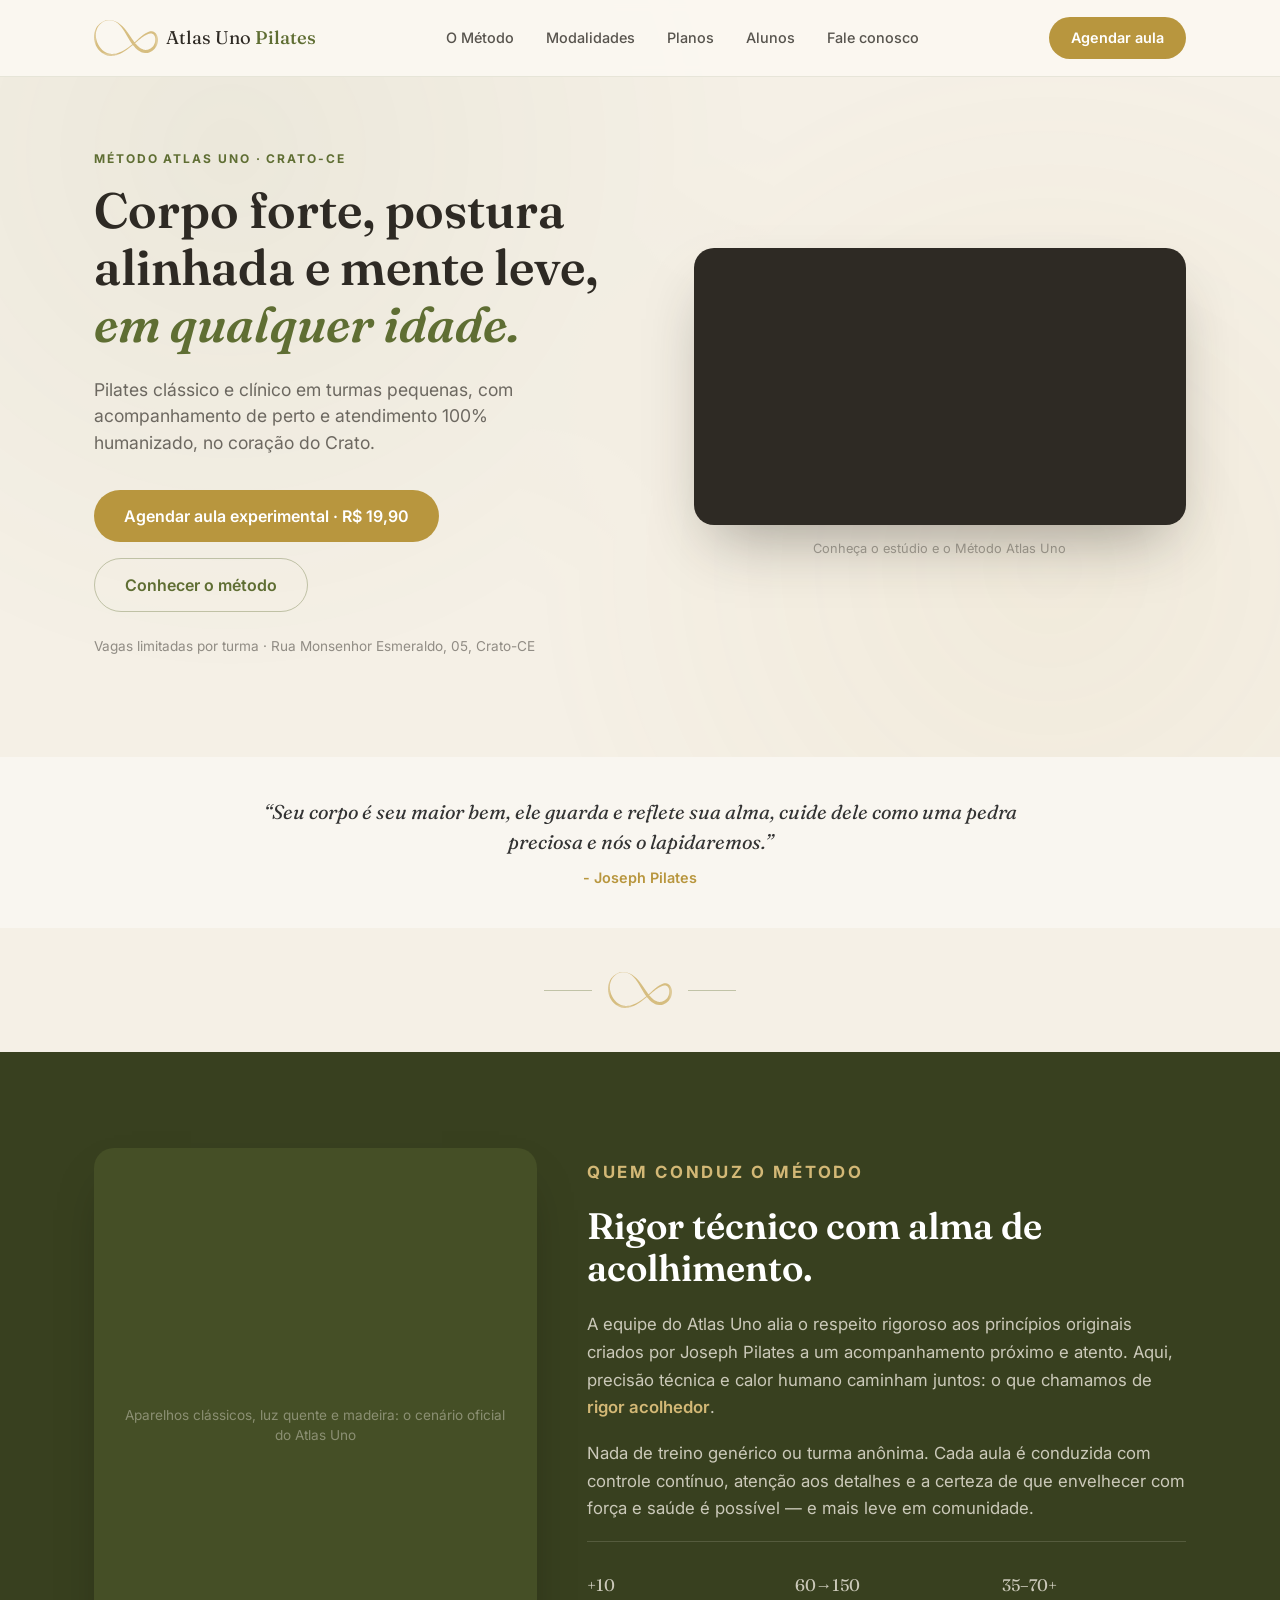
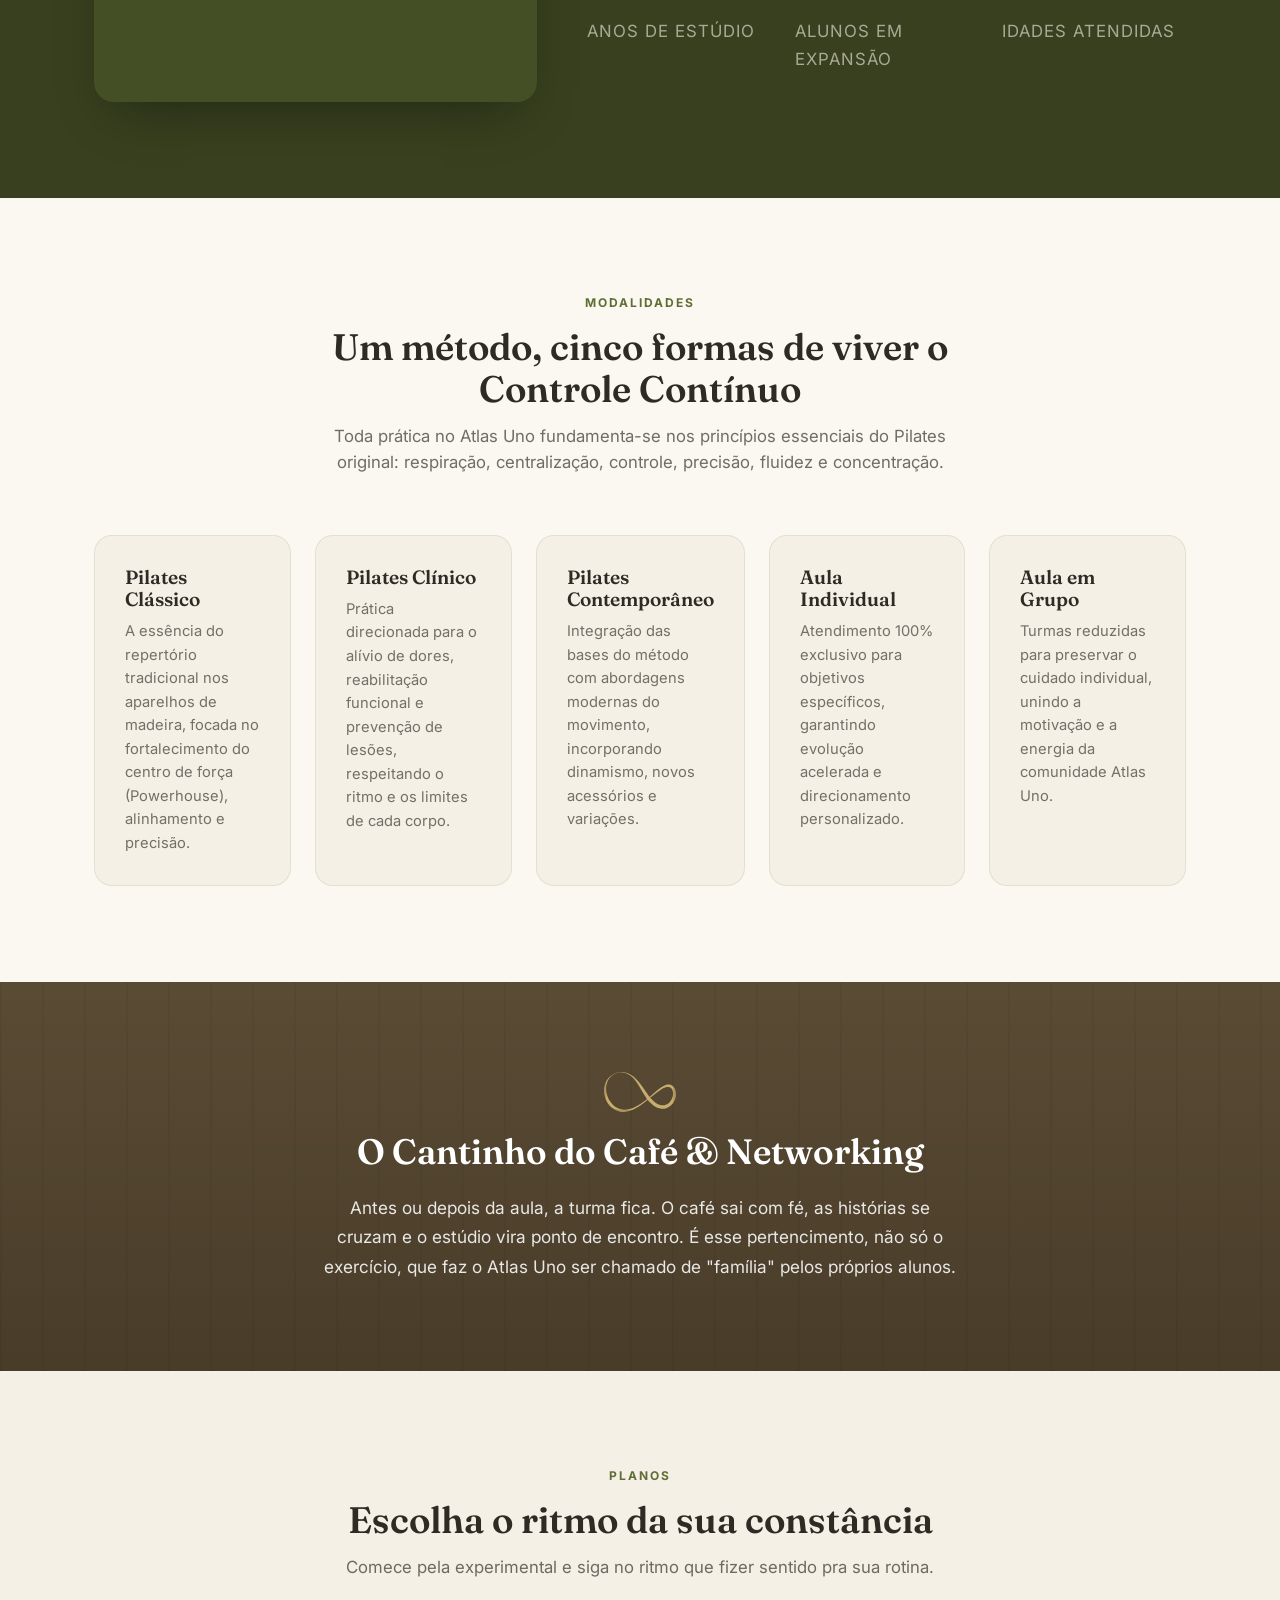
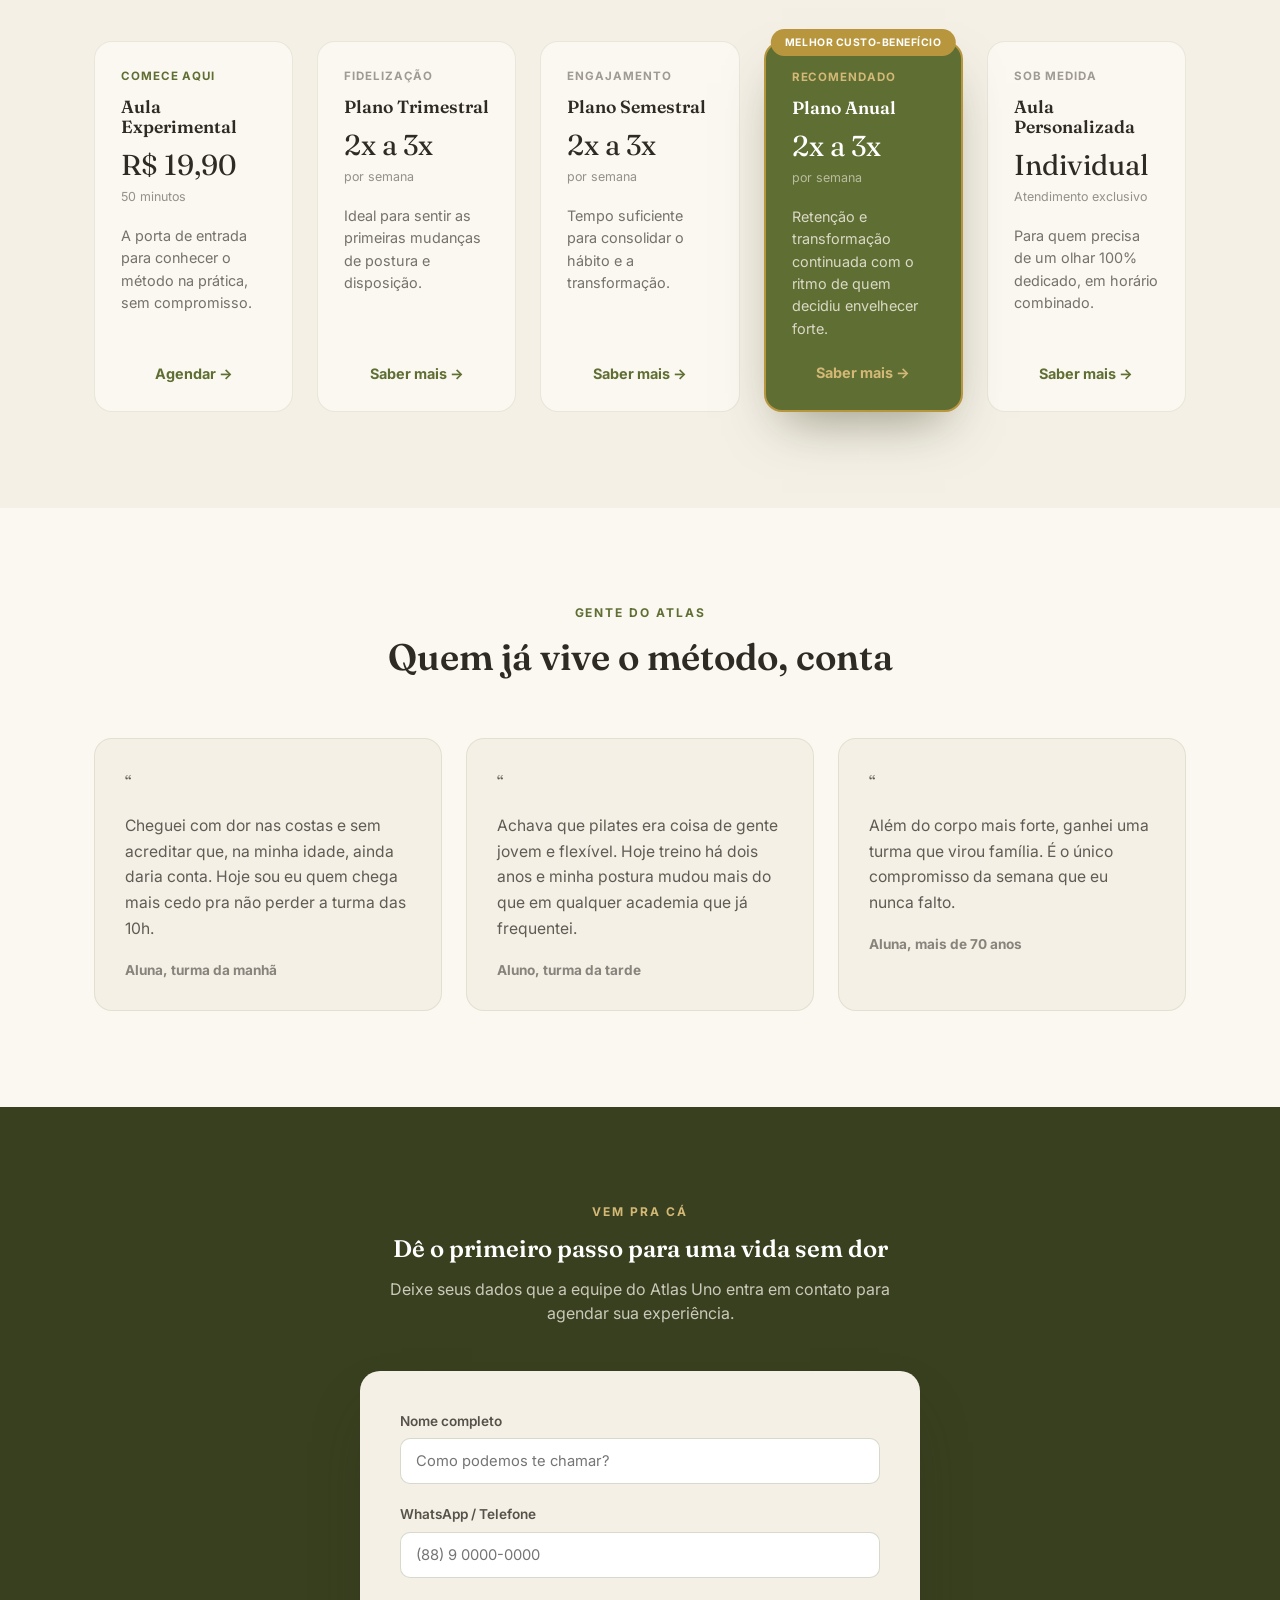
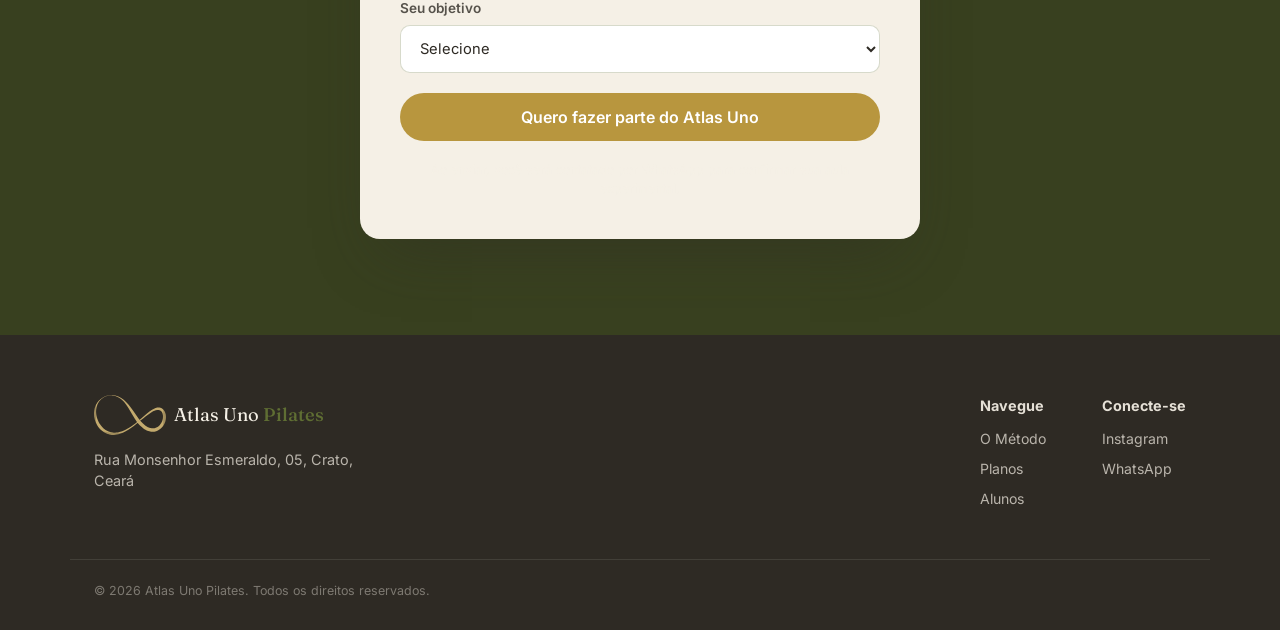
==== commit e469b346: "feat: aplica identidade visual e favicon" ====
--- a/index.html
+++ b/index.html
@@ -5,6 +5,7 @@
 <meta name="viewport" content="width=device-width, initial-scale=1.0">
 <title>Atlas Uno Pilates</title>
 <meta name="description" content="Método Atlas Uno de Pilates Clássico e Clínico em Crato-CE. Agende sua aula experimental por R$ 19,90.">
+<link rel="icon" href="assets/icons/favicon.ico?v=2" sizes="any">
 <link rel="preconnect" href="https://fonts.googleapis.com">
 <link rel="preconnect" href="https://fonts.gstatic.com" crossorigin>
 <link href="https://fonts.googleapis.com/css2?family=Fraunces:ital,opsz,wght@0,9..144,300;0,9..144,450;0,9..144,600;0,9..144,700;1,9..144,450&family=Inter:wght@400;500;600;700&display=swap" rel="stylesheet">
@@ -14,8 +15,8 @@
 
 <header class="site-header" id="siteHeader">
   <div class="container header-inner">
-    <a href="#topo" class="logo">
-      <span class="logo__symbol">∞</span>
+    <a href="#topo" class="logo" aria-label="Atlas Uno Pilates — início">
+      <img class="logo__symbol" src="assets/brand/logo-symbol.svg" alt="" aria-hidden="true">
       <span>Atlas Uno <span class="logo__accent">Pilates</span></span>
     </a>
 
@@ -81,10 +82,7 @@
 
 <div class="divider">
   <div class="divider__line">
-    <svg class="divider__symbol" width="64" height="32" viewBox="0 0 100 50" fill="none" aria-hidden="true">
-      <path d="M25 25c0-9 8-16 17-16 12 0 16 32 33 32 9 0 17-7 17-16s-8-16-17-16c-17 0-21 32-33 32-9 0-17-7-17-16z"
-            stroke="#B8963E" stroke-width="4" stroke-linecap="round"/>
-    </svg>
+    <img class="divider__symbol" src="assets/brand/logo-symbol.svg" alt="" aria-hidden="true">
   </div>
 </div>
 
@@ -143,7 +141,7 @@
 <section class="wood">
   <div class="wood__overlay"></div>
   <div class="container wood__inner">
-    <span class="wood__symbol" aria-hidden="true">∞</span>
+    <img class="wood__symbol" src="assets/brand/logo-symbol.svg" alt="" aria-hidden="true">
     <h2>O Cantinho do Café &amp; Networking</h2>
     <p>Antes ou depois da aula, a turma fica. O café sai com fé, as histórias se cruzam e o estúdio vira ponto de encontro. É esse pertencimento, não só o exercício, que faz o Atlas Uno ser chamado de "família" pelos próprios alunos.</p>
   </div>
@@ -271,7 +269,7 @@
   <div class="container footer-top">
     <div class="footer-brand">
       <div class="logo">
-        <span class="logo__symbol logo__symbol--light">∞</span>
+        <img class="logo__symbol logo__symbol--light" src="assets/brand/logo-symbol.svg" alt="" aria-hidden="true">
         <span>Atlas Uno <span class="logo__accent">Pilates</span></span>
       </div>
       <p>Rua Monsenhor Esmeraldo, 05, Crato, Ceará</p>
@@ -301,4 +299,4 @@
 
 <script src="js/script.js"></script>
 </body>
-</html>+</html>
--- a/css/styles.css
+++ b/css/styles.css
@@ -83,8 +83,8 @@
   padding: 16px 24px; height: var(--header-h);
 }
 .logo{ display: flex; align-items: center; gap: 8px; font-family: var(--font-serif); font-size: 1.15rem; }
-.logo__symbol{ color: var(--dourado); font-size: 1.5rem; line-height: 1; }
-.logo__symbol--light{ color: var(--dourado-light); }
+.logo__symbol{ display: block; width: 64px; height: 36px; object-fit: contain; }
+.logo__symbol--light{ width: 72px; height: 40px; }
 .logo__accent{ color: var(--oliva); font-weight: 500; }
 
 .main-nav{ display: flex; gap: 32px; }
@@ -148,7 +148,7 @@
 .divider{ padding: 44px 0; background: var(--off); display: flex; align-items: center; justify-content: center; }
 .divider__line{ display: flex; align-items: center; gap: 16px; color: var(--oliva); }
 .divider__line::before, .divider__line::after{ content: ''; width: 48px; height: 1px; background: currentColor; opacity: .35; }
-.divider__symbol path{ stroke-dasharray: 340; stroke-dashoffset: 340; animation: draw 2s ease forwards .3s; }
+.divider__symbol{ display: block; width: 64px; height: 36px; object-fit: contain; }
 
 /* =========================================================
    SECTIONS — SHARED
@@ -222,7 +222,7 @@
 }
 .wood__overlay{ position: absolute; inset: 0; background: rgba(46,42,36,.42); }
 .wood__inner{ position: relative; max-width: 680px; margin: 0 auto; }
-.wood__symbol{ font-size: 1.8rem; color: var(--dourado-light); display: block; margin-bottom: 20px; }
+.wood__symbol{ width: 72px; height: 40px; object-fit: contain; display: block; margin: 0 auto 20px; }
 .wood__inner h2{ font-size: clamp(1.7rem, 3vw, 2.2rem); margin-bottom: 20px; color: #fff; }
 .wood__inner p{ font-size: 1.08rem; color: rgba(255,255,255,.88); line-height: 1.7; }
 
